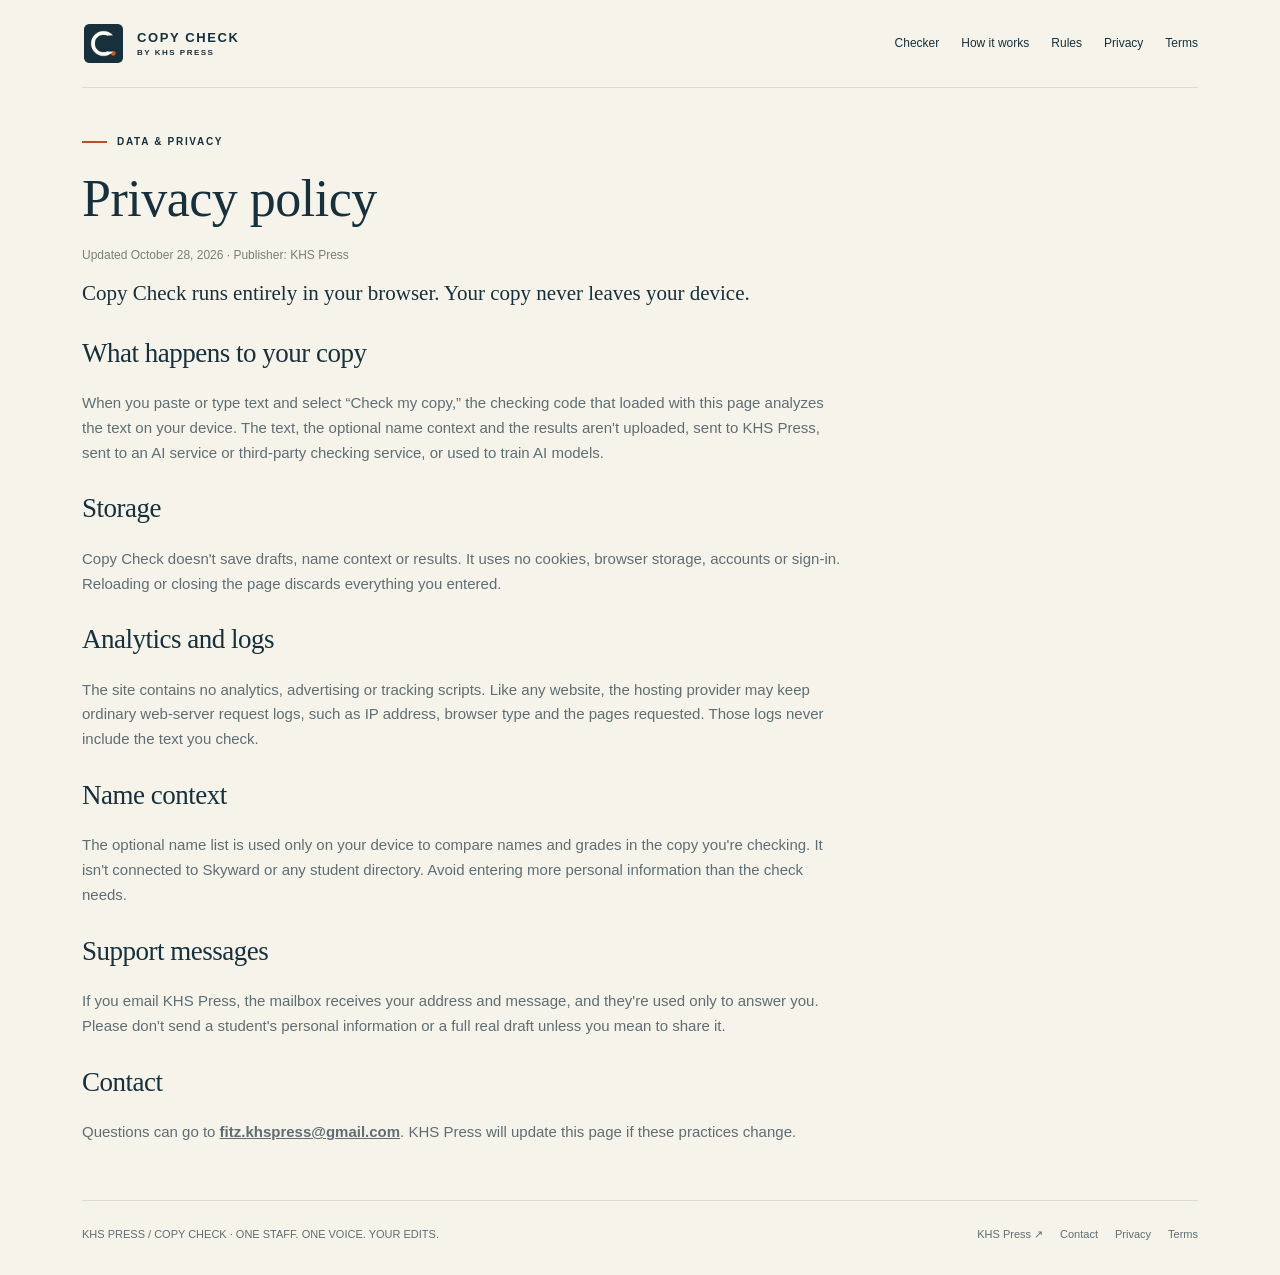
==== privacy.html @ 4b8bf02c "Copy Check standalone site Co-Authored-By: Claude Opus 5.5 <noreply@anthropic.com> Claude-Session: h" ====
<!doctype html>
<html lang="en">
<head>
<meta charset="utf-8">
<meta name="viewport" content="width=device-width,initial-scale=1">
<title>Privacy policy · Copy Check by KHS Press</title>
<link rel="icon" href="/icon-32.png">
<link rel="stylesheet" href="/styles.css?v=1">
</head>
<body>
<a class="skip" href="#main">Skip to content</a>
<div class="wrap">
<header class="site">
 <a class="brand" href="/" aria-label="Copy Check home"><img src="/icon-128.png" alt=""><span>COPY CHECK<small>BY KHS PRESS</small></span></a>
 <nav aria-label="Sections"><a href="/#checker">Checker</a><a href="/#guide">How it works</a><a href="/#rules">Rules</a><a href="/privacy.html">Privacy</a><a href="/terms.html">Terms</a></nav>
</header>
<main id="main">
<article class="policy"><div class="eyebrow">DATA &amp; PRIVACY</div><h1>Privacy policy</h1><p class="date">Updated October 28, 2026 · Publisher: KHS Press</p>
<p class="lead">Copy Check runs entirely in your browser. Your copy never leaves your device.</p>
<h2>What happens to your copy</h2><p>When you paste or type text and select “Check my copy,” the checking code that loaded with this page analyzes the text on your device. The text, the optional name context and the results aren't uploaded, sent to KHS Press, sent to an AI service or third-party checking service, or used to train AI models.</p>
<h2>Storage</h2><p>Copy Check doesn't save drafts, name context or results. It uses no cookies, browser storage, accounts or sign-in. Reloading or closing the page discards everything you entered.</p>
<h2>Analytics and logs</h2><p>The site contains no analytics, advertising or tracking scripts. Like any website, the hosting provider may keep ordinary web-server request logs, such as IP address, browser type and the pages requested. Those logs never include the text you check.</p>
<h2>Name context</h2><p>The optional name list is used only on your device to compare names and grades in the copy you're checking. It isn't connected to Skyward or any student directory. Avoid entering more personal information than the check needs.</p>
<h2>Support messages</h2><p>If you email KHS Press, the mailbox receives your address and message, and they're used only to answer you. Please don't send a student's personal information or a full real draft unless you mean to share it.</p>
<h2>Contact</h2><p>Questions can go to <a href="mailto:fitz.khspress@gmail.com"><strong>fitz.khspress@gmail.com</strong></a>. KHS Press will update this page if these practices change.</p></article>
</main>
<footer>
 <span>KHS PRESS / COPY CHECK · ONE STAFF. ONE VOICE. YOUR EDITS.</span>
 <div class="footer-links"><a href="https://khspress.com/">KHS Press ↗</a><a href="mailto:fitz.khspress@gmail.com">Contact</a><a href="/privacy.html">Privacy</a><a href="/terms.html">Terms</a></div>
</footer>
</div>
</body>
</html>
---- styles.css ----
:root{--paper:#f6f3eb;--ink:#17303b;--muted:#5e6e73;--rust:#b94f2a;--rust-dark:#9c3e20;--line:#d9dfd1;--green:#e8eee0;--card:#fffdf7;--field:#fffefa;--excerpt:#f1eee5;--flag:rgba(229,170,92,.35);--active:rgba(185,79,42,.4)}
*{box-sizing:border-box}
html{scroll-behavior:smooth}
body{margin:0;background:var(--paper);color:var(--ink);font:16px/1.65 Arial,Helvetica,sans-serif}
a{color:inherit}
a:focus-visible,button:focus-visible,select:focus-visible,textarea:focus-visible,input:focus-visible,summary:focus-visible,.editor:focus-visible{outline:3px solid var(--rust);outline-offset:3px}
button,input,select,textarea{font:inherit;color:inherit}
button{cursor:pointer}button:disabled{cursor:default;opacity:.45}
code{font-size:.9em;background:var(--excerpt);padding:1px 5px;border-radius:3px}
h1,h2,h3{font-family:Georgia,serif;font-weight:400;line-height:1.15;letter-spacing:-.5px;margin-top:0}
p{margin-top:0}
.wrap{max-width:1180px;margin:auto;padding:0 32px}
header.site{display:flex;align-items:center;justify-content:space-between;gap:24px;padding:22px 0;border-bottom:1px solid var(--line)}
.brand{display:flex;align-items:center;gap:12px;text-decoration:none;font-size:13px;font-weight:bold;letter-spacing:1.6px;line-height:1.5}
.brand img{width:43px;height:43px}.brand small{display:block;font-size:8px;letter-spacing:1.5px}
nav{display:flex;gap:22px;font-size:12px;flex-wrap:wrap}nav a{text-decoration:none}nav a:hover{text-decoration:underline}
.eyebrow{font-size:10px;font-weight:bold;letter-spacing:1.7px;text-transform:uppercase}
.eyebrow:before{content:'';display:inline-block;vertical-align:middle;width:25px;height:2px;background:var(--rust);margin-right:10px}
.intro{padding:44px 0 26px;max-width:820px}
.intro h1{font-size:clamp(38px,5.4vw,64px);margin:18px 0}
.intro h1 em{color:var(--rust);font-style:italic}
.intro p{color:var(--muted);font-size:17px;max-width:680px}

.checker{display:grid;grid-template-columns:minmax(0,1.15fr) minmax(0,.85fr);gap:24px;align-items:start;padding-bottom:40px}
.panel{background:var(--card);border:1px solid var(--line);border-radius:12px;padding:22px}
.results-panel{position:sticky;top:16px;max-height:calc(100vh - 32px);overflow:auto}
.controls{display:grid;grid-template-columns:repeat(auto-fit,minmax(170px,1fr));gap:12px;margin-bottom:16px}
.field-label{display:block;font-size:10px;letter-spacing:1px;font-weight:bold;margin:0 0 6px}
select,input[type=number],textarea{width:100%;border:1px solid #c6cec3;border-radius:6px;background:var(--field);padding:9px 10px;font-size:14px}
.editor-bar{display:flex;justify-content:space-between;align-items:end;gap:10px}
.editor-tools{display:flex;gap:8px;margin-bottom:6px}
.ghost{background:none;border:1px solid #c4cec0;border-radius:5px;padding:5px 10px;font-size:12px}
.ghost:hover{background:var(--green)}
.editor{min-height:340px;max-height:65vh;overflow:auto;border:1px solid #c6cec3;border-radius:8px;background:var(--field);padding:16px 18px;font:17px/1.65 Georgia,serif;white-space:pre-wrap;overflow-wrap:anywhere}
.editor p{margin:0 0 .8em}.editor h3{font:700 19px/1.4 Georgia,serif;margin:0 0 .6em;letter-spacing:0}
.editor .cell{border-left:3px solid var(--line);padding-left:8px}
.editor.is-empty:before{content:attr(data-placeholder);color:#8b968f;pointer-events:none;display:block}
::highlight(copy-flag){background-color:var(--flag)}
::highlight(copy-active){background-color:var(--active);color:inherit}
.note{font-size:12px;line-height:1.6;color:var(--muted);margin:10px 0 0}
.primary{display:block;width:100%;padding:14px;background:var(--rust);border:1px solid var(--rust);border-radius:6px;color:#fff;font-size:15px;font-weight:bold;margin-top:18px}
.primary:hover{background:var(--rust-dark)}
details.settings{border-top:1px solid var(--line);border-bottom:1px solid var(--line);padding:12px 0;margin-top:16px}
details summary{cursor:pointer;font-size:13px;font-weight:bold}
.settings .row{display:flex;gap:8px;align-items:center;margin:12px 0 0;font-size:13px}
.settings input[type=checkbox]{accent-color:#426b56;width:16px;height:16px}
.settings .field-label{margin-top:16px}
.settings textarea{font:13px/1.7 ui-monospace,Menlo,monospace;resize:vertical}
.settings p{font-size:12px;color:var(--muted);margin:9px 0 0}

.status{border-radius:6px;padding:10px 12px;margin:0 0 14px;font-size:13px;background:#e9eee2;color:#345943}
.status.error{background:#fae5d7;color:#944224}
.empty{padding:26px 20px;background:var(--green);border:1px dashed #c8d1bc;border-radius:10px}
.empty .meta{display:flex;justify-content:space-between;font-size:9px;letter-spacing:1.2px;border-bottom:1px solid #ccd5bf;padding-bottom:12px;margin-bottom:18px}
.empty h2{font-size:28px;margin-bottom:10px}.empty p{font-size:14px;color:var(--muted);margin:0}
.small-empty{margin-top:4px}.small-empty h2{font-size:22px}
.summary{padding:4px 0 12px}
.summary-top{display:flex;gap:14px;align-items:center;margin-bottom:6px}
.number{font:44px/1 Georgia,serif;letter-spacing:-1px}
.summary-top strong{font-size:14px}.summary-top span{font-size:12px;color:var(--muted);display:block;margin-top:2px}
.summary p{font-size:12px;color:var(--muted);margin:0}
.tabs{display:flex;gap:20px;border-bottom:1px solid var(--line);margin:0 0 14px}
.tabs button{background:none;border:0;border-bottom:2px solid transparent;padding:10px 0;color:var(--muted);font-size:13px}
.tabs button[aria-selected=true]{border-color:var(--rust);color:var(--ink);font-weight:bold}
.filter{margin-bottom:12px}
.card{background:var(--field);border:1px solid var(--line);border-left:4px solid #b87952;border-radius:8px;margin-bottom:12px;padding:14px}
.card.grammar{border-left-color:#698b98}.card.structure{border-left-color:#798b67}.card.caption{border-left-color:#a07bb0}.card.verify{border-left-color:#c9a23d}
.card .meta{display:flex;justify-content:space-between;gap:8px;font-size:10px;letter-spacing:.5px;text-transform:uppercase;color:#8b4c2e;margin-bottom:7px}
.card h3{font:bold 15px/1.35 Arial,Helvetica,sans-serif;letter-spacing:0;margin-bottom:8px}
.quote{background:#eee8d9;padding:3px 6px;display:inline-block;border-radius:3px;color:#775b2e;font-size:10px;margin-bottom:8px}
.excerpt{font:16px/1.55 Georgia,serif;padding:8px 10px;background:var(--excerpt);border-radius:4px;overflow-wrap:anywhere;white-space:pre-wrap;margin:0 0 9px}
.reason{font-size:13px;color:var(--muted);line-height:1.6;margin:0 0 6px}
.source{font-size:11px;color:#7b857f;margin-bottom:10px}
.locate{border:1px solid #c4cec0;border-radius:5px;background:#edf1e7;padding:6px 10px;font-size:12px}
.locate:hover:not(:disabled){background:#e0e8d9}
#reset-caption-styles{margin-bottom:12px}
.para{padding:13px;background:var(--field);border:1px solid var(--line);border-radius:8px;margin-bottom:10px}
.para-top{display:flex;justify-content:space-between;gap:8px;font-size:10px;letter-spacing:.5px;margin-bottom:8px}
.para-top strong{color:#426b56;text-transform:uppercase}
.para p{font:15px/1.6 Georgia,serif;color:#586c6a;overflow-wrap:anywhere;margin:10px 0 9px}
.para p.note,.para p.reason{font:12px/1.6 Arial,Helvetica,sans-serif}
.para .field-label{margin-top:10px}

.guide{padding:40px 0 10px;border-top:1px solid var(--line)}
.guide h2{font-size:clamp(30px,4vw,40px);margin:14px 0 18px}
.guide h3{font-size:24px;margin:26px 0 12px}
.guide li,.guide p{color:var(--muted);font-size:15px}
.guide li{margin-bottom:8px}.guide ol,.guide ul{padding-left:22px}
.guide strong{color:var(--ink)}
.lead-in{max-width:820px}
.small{font-size:13px!important}
.columns{display:grid;grid-template-columns:repeat(3,1fr);gap:20px;margin-bottom:10px}
.columns article{padding:22px;background:var(--card);border:1px solid var(--line);border-radius:10px}
.columns article>span{font:italic 17px Georgia,serif;color:var(--rust);display:block;margin-bottom:14px}
.columns h3{margin:0 0 10px;font-size:23px}.columns p{font-size:14px;margin:0}
.two-col{display:grid;grid-template-columns:1fr 1fr;gap:40px}
.plain-list{list-style:none;padding:0!important}
.plain-list li{border-bottom:1px solid var(--line);padding:10px 0;margin:0}
.plain-list strong{display:block}
.rule-groups details{background:var(--card);border:1px solid var(--line);border-radius:10px;padding:14px 18px;margin-bottom:12px}
.rule-groups summary{font:20px Georgia,serif}
.rule-groups ul{list-style:none;padding:0!important;margin:12px 0 0;columns:2;column-gap:32px}
.rule-groups li{break-inside:avoid;font-size:14px;border-bottom:1px solid var(--line);padding:8px 0;margin:0}
.rule-groups li strong{display:block;font-size:14px}
.rule-groups li em{font-style:normal;font-size:11px;color:#8b4c2e;white-space:nowrap}
.rule-extra{margin-top:0!important}
.pill{display:inline-block;font:bold 9px/1 Arial,sans-serif;letter-spacing:.6px;text-transform:uppercase;color:#7a5a12;background:#f4e6bf;border-radius:10px;padding:3px 7px;vertical-align:2px}
.table-wrap{overflow-x:auto;border:1px solid var(--line);border-radius:10px;background:var(--card)}
table{border-collapse:collapse;width:100%;font-size:14px}
th,td{text-align:left;padding:11px 16px;border-bottom:1px solid var(--line);vertical-align:top}
th{font-size:11px;letter-spacing:1px;text-transform:uppercase}
td:first-child{font-weight:bold;white-space:nowrap}
tr:last-child td{border-bottom:0}
td{color:var(--muted)}td:first-child{color:var(--ink)}
.callout{padding:26px 30px;background:var(--ink);color:#fffcf4;border-radius:12px;margin:40px 0}
.callout h2{margin:0 0 10px;font-size:28px}.callout p{font-size:14px;margin:0;color:#e6ece9}.callout a{color:#f1c38b}
.sources{padding-bottom:30px}
.policy{max-width:760px;padding:46px 0 40px}
.policy h1{font-size:clamp(38px,5vw,52px);margin:18px 0}
.policy p,.policy li{color:var(--muted);font-size:15px}
.policy h2{font-size:27px;margin-top:28px}
.policy .date{font-size:12px;color:#76826e}
.policy .lead{font:21px/1.5 Georgia,serif;color:var(--ink);margin-bottom:26px}
footer{border-top:1px solid var(--line);padding:24px 0 32px;display:flex;flex-wrap:wrap;gap:16px 25px;align-items:center;justify-content:space-between;font-size:11px;color:var(--muted)}
footer a{text-decoration:none}footer a:hover{text-decoration:underline}
.footer-links{display:flex;flex-wrap:wrap;gap:17px}
.skip{position:absolute;left:10px;top:-80px;background:#fff;padding:10px;z-index:5}.skip:focus{top:10px}
.sr-only{position:absolute;width:1px;height:1px;overflow:hidden;clip:rect(0,0,0,0);padding:0;border:0;margin:-1px}
[hidden]{display:none!important}
@media(max-width:900px){
 .checker{grid-template-columns:1fr}
 .results-panel{position:static;max-height:none}
 .columns,.two-col{grid-template-columns:1fr}
 .two-col{gap:0}
 .rule-groups ul{columns:1}
}
@media(max-width:600px){
 .wrap{padding:0 16px}
 header.site{flex-wrap:wrap;gap:14px}
 nav{width:100%;gap:16px}
 .panel{padding:16px}
 .editor{min-height:260px;font-size:16px;padding:14px}
 .intro{padding-top:30px}
 td:first-child{white-space:normal}
 th,td{padding:10px 12px}
 .callout{padding:22px}
}
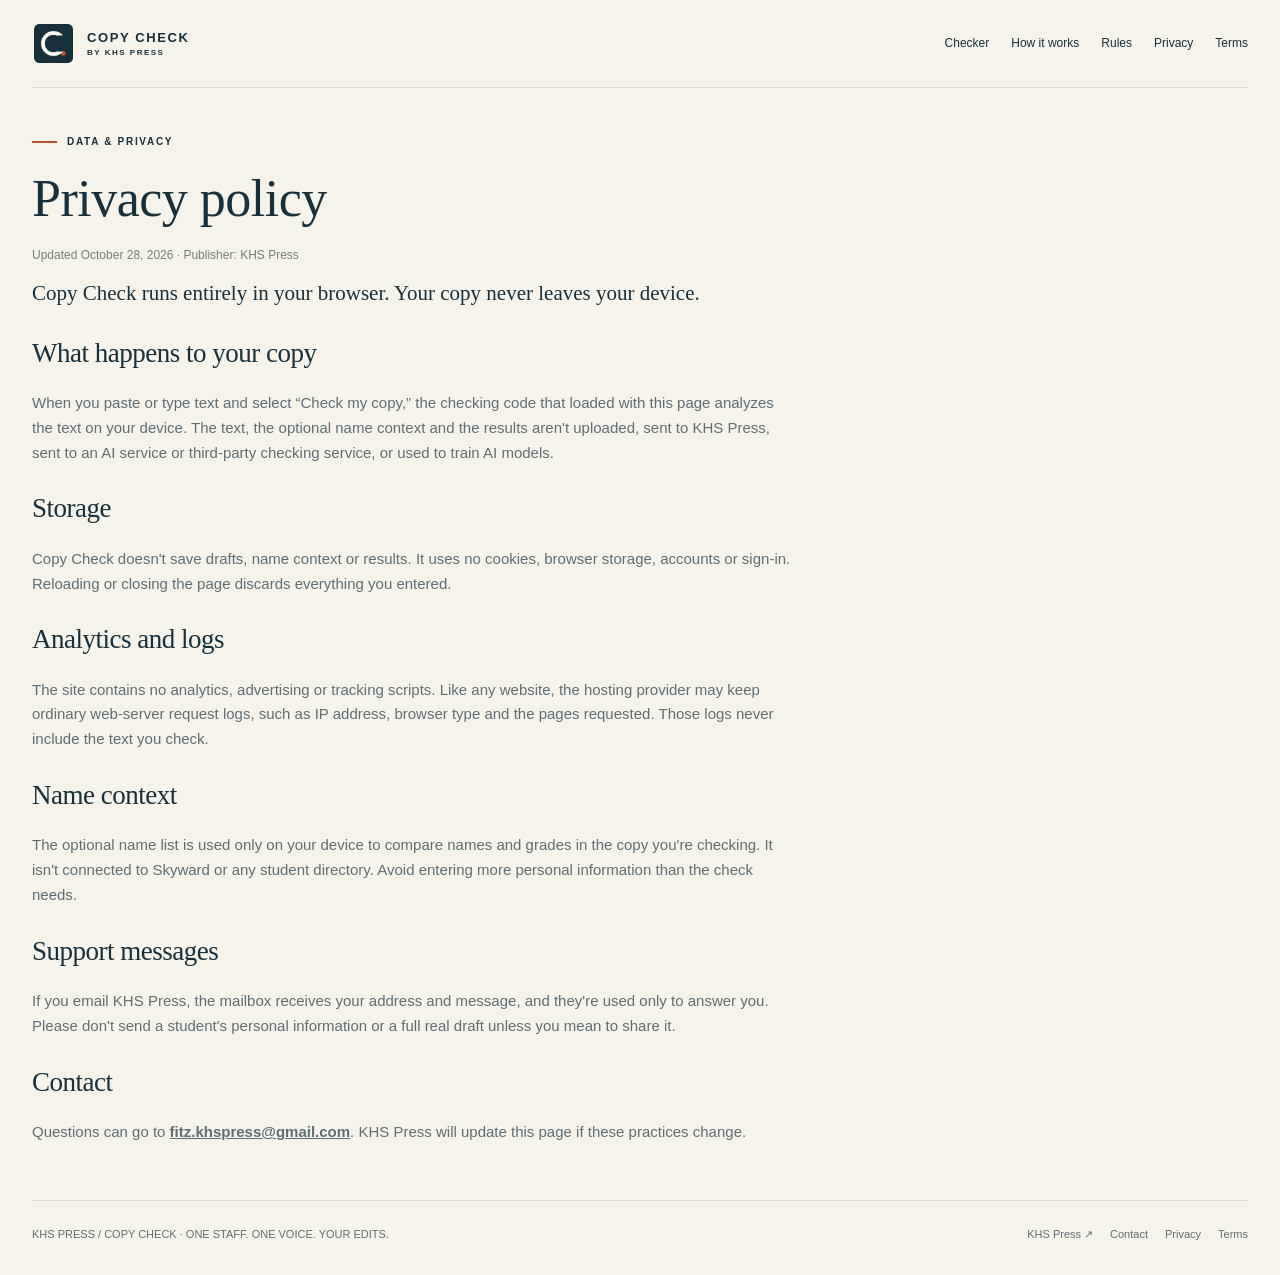
==== commit 8e0b698a: "Make the copy box larger on desktop Co-Authored-By: Claude Opus 5.5 <noreply@anthropic.com> Claude-S" ====
--- a/privacy.html
+++ b/privacy.html
@@ -5,7 +5,7 @@
 <meta name="viewport" content="width=device-width,initial-scale=1">
 <title>Privacy policy · Copy Check by KHS Press</title>
 <link rel="icon" href="/icon-32.png">
-<link rel="stylesheet" href="/styles.css?v=1">
+<link rel="stylesheet" href="/styles.css?v=2">
 </head>
 <body>
 <a class="skip" href="#main">Skip to content</a>
--- a/styles.css
+++ b/styles.css
@@ -9,7 +9,7 @@
 code{font-size:.9em;background:var(--excerpt);padding:1px 5px;border-radius:3px}
 h1,h2,h3{font-family:Georgia,serif;font-weight:400;line-height:1.15;letter-spacing:-.5px;margin-top:0}
 p{margin-top:0}
-.wrap{max-width:1180px;margin:auto;padding:0 32px}
+.wrap{max-width:1280px;margin:auto;padding:0 32px}
 header.site{display:flex;align-items:center;justify-content:space-between;gap:24px;padding:22px 0;border-bottom:1px solid var(--line)}
 .brand{display:flex;align-items:center;gap:12px;text-decoration:none;font-size:13px;font-weight:bold;letter-spacing:1.6px;line-height:1.5}
 .brand img{width:43px;height:43px}.brand small{display:block;font-size:8px;letter-spacing:1.5px}
@@ -21,7 +21,7 @@
 .intro h1 em{color:var(--rust);font-style:italic}
 .intro p{color:var(--muted);font-size:17px;max-width:680px}
 
-.checker{display:grid;grid-template-columns:minmax(0,1.15fr) minmax(0,.85fr);gap:24px;align-items:start;padding-bottom:40px}
+.checker{display:grid;grid-template-columns:minmax(0,1.4fr) minmax(0,.9fr);gap:24px;align-items:start;padding-bottom:40px}
 .panel{background:var(--card);border:1px solid var(--line);border-radius:12px;padding:22px}
 .results-panel{position:sticky;top:16px;max-height:calc(100vh - 32px);overflow:auto}
 .controls{display:grid;grid-template-columns:repeat(auto-fit,minmax(170px,1fr));gap:12px;margin-bottom:16px}
@@ -31,7 +31,7 @@
 .editor-tools{display:flex;gap:8px;margin-bottom:6px}
 .ghost{background:none;border:1px solid #c4cec0;border-radius:5px;padding:5px 10px;font-size:12px}
 .ghost:hover{background:var(--green)}
-.editor{min-height:340px;max-height:65vh;overflow:auto;border:1px solid #c6cec3;border-radius:8px;background:var(--field);padding:16px 18px;font:17px/1.65 Georgia,serif;white-space:pre-wrap;overflow-wrap:anywhere}
+.editor{min-height:max(520px,68vh);max-height:85vh;resize:vertical;overflow:auto;border:1px solid #c6cec3;border-radius:8px;background:var(--field);padding:16px 18px;font:17px/1.65 Georgia,serif;white-space:pre-wrap;overflow-wrap:anywhere}
 .editor p{margin:0 0 .8em}.editor h3{font:700 19px/1.4 Georgia,serif;margin:0 0 .6em;letter-spacing:0}
 .editor .cell{border-left:3px solid var(--line);padding-left:8px}
 .editor.is-empty:before{content:attr(data-placeholder);color:#8b968f;pointer-events:none;display:block}
@@ -128,6 +128,7 @@
 .sr-only{position:absolute;width:1px;height:1px;overflow:hidden;clip:rect(0,0,0,0);padding:0;border:0;margin:-1px}
 [hidden]{display:none!important}
 @media(max-width:900px){
+ .editor{min-height:380px;max-height:70vh}
  .checker{grid-template-columns:1fr}
  .results-panel{position:static;max-height:none}
  .columns,.two-col{grid-template-columns:1fr}
